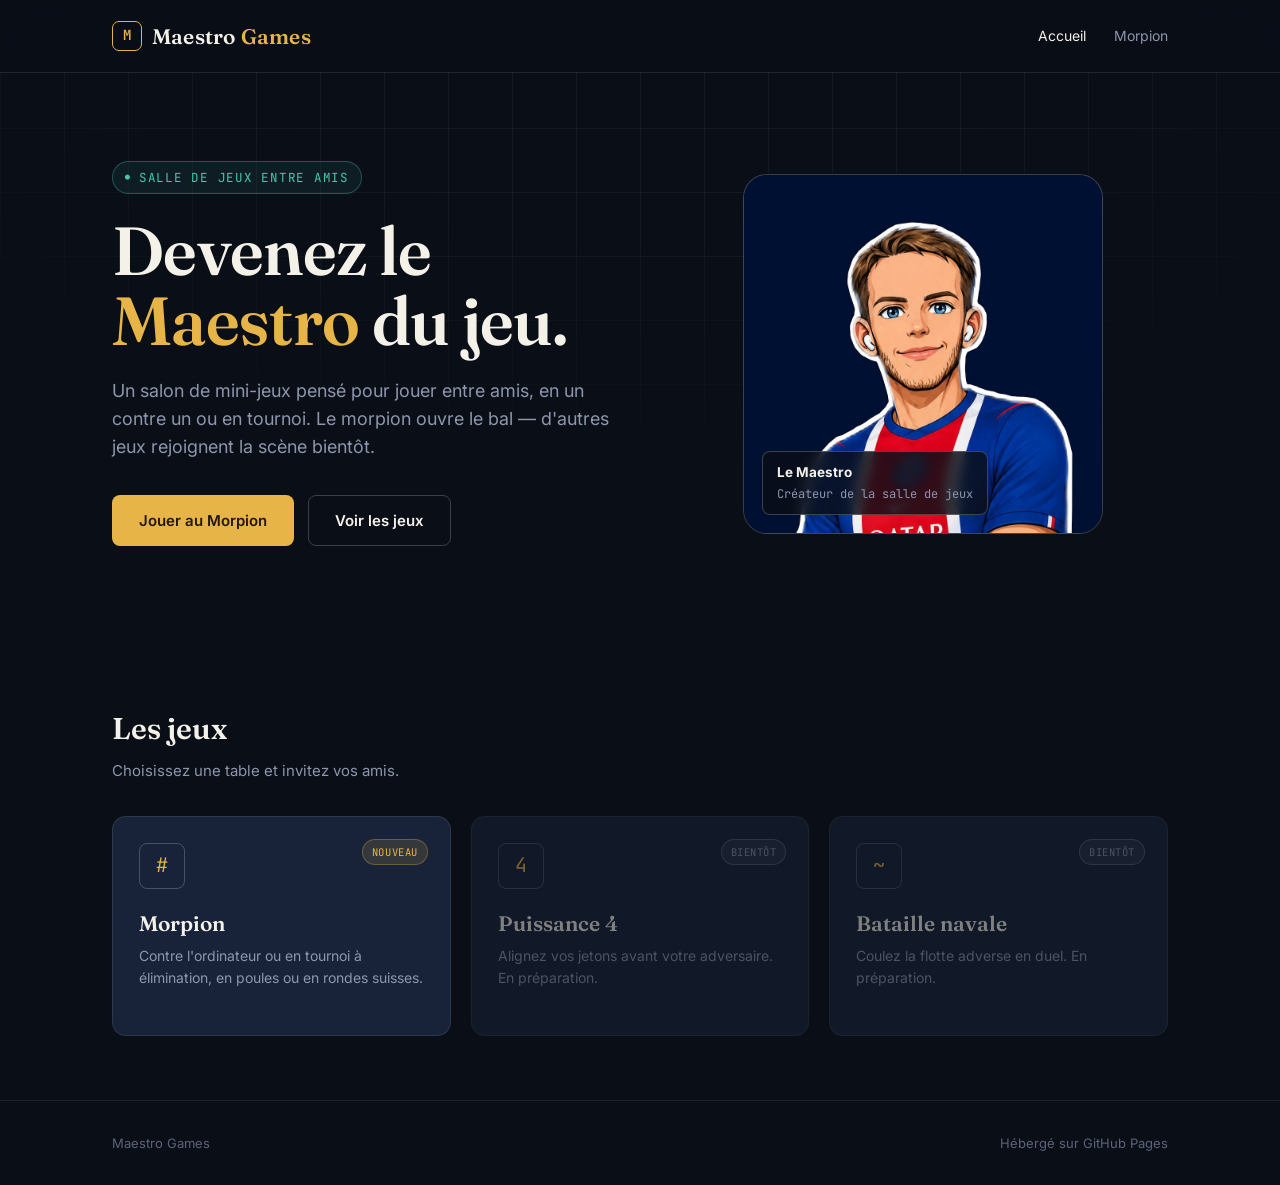
==== index.html @ f2b71c4f "Add files via upload" ====
<!DOCTYPE html>
<html lang="fr">
<head>
<meta charset="UTF-8">
<meta name="viewport" content="width=device-width, initial-scale=1.0">
<title>Maestro Games — La salle de jeux entre amis</title>
<link rel="preconnect" href="https://fonts.googleapis.com">
<link rel="preconnect" href="https://fonts.gstatic.com" crossorigin>
<link href="https://fonts.googleapis.com/css2?family=Fraunces:wght@500;600;700&family=Inter:wght@400;500;600;700&family=JetBrains+Mono:wght@500&display=swap" rel="stylesheet">
<link rel="stylesheet" href="css/styles.css">
</head>
<body>

<div class="grid-bg"></div>

<nav class="nav">
  <div class="wrap">
    <a href="index.html" class="brand">
      <span class="mark">M</span>
      <span><span class="maestro">Maestro</span> <span class="games">Games</span></span>
    </a>
    <div class="nav-links">
      <a href="index.html" class="current">Accueil</a>
      <a href="morpion.html">Morpion</a>
    </div>
  </div>
</nav>

<header class="hero">
  <div class="wrap">
    <div class="hero-text">
      <span class="eyebrow">Salle de jeux entre amis</span>
      <h1 class="display">Devenez le<br><em>Maestro</em> du jeu.</h1>
      <p class="lede">Un salon de mini-jeux pensé pour jouer entre amis, en un contre un ou en tournoi. Le morpion ouvre le bal — d'autres jeux rejoignent la scène bientôt.</p>
      <div class="hero-ctas">
        <a href="morpion.html" class="btn btn-gold">Jouer au Morpion</a>
        <a href="#jeux" class="btn btn-outline">Voir les jeux</a>
      </div>
    </div>
    <div class="hero-portrait">
      <div class="portrait-frame">
        <div class="tick-corners"><span></span><span></span><span></span><span></span></div>
        <img src="assets/profile.jpg" alt="Portrait du créateur de Maestro Games">
        <div class="portrait-tag">
          <strong>Le Maestro</strong>
          Créateur de la salle de jeux
        </div>
      </div>
    </div>
  </div>
</header>

<section class="section" id="jeux">
  <div class="wrap">
    <div class="section-head">
      <div>
        <h2>Les jeux</h2>
        <p>Choisissez une table et invitez vos amis.</p>
      </div>
    </div>
    <div class="games-grid">

      <a href="morpion.html" class="game-card active">
        <span class="badge new">Nouveau</span>
        <div>
          <div class="glyph">#</div>
          <h3>Morpion</h3>
          <p>Contre l'ordinateur ou en tournoi à élimination, en poules ou en rondes suisses.</p>
        </div>
      </a>

      <div class="game-card soon">
        <span class="badge soon">Bientôt</span>
        <div>
          <div class="glyph">4</div>
          <h3>Puissance 4</h3>
          <p>Alignez vos jetons avant votre adversaire. En préparation.</p>
        </div>
      </div>

      <div class="game-card soon">
        <span class="badge soon">Bientôt</span>
        <div>
          <div class="glyph">~</div>
          <h3>Bataille navale</h3>
          <p>Coulez la flotte adverse en duel. En préparation.</p>
        </div>
      </div>

    </div>
  </div>
</section>

<footer class="footer">
  <div class="wrap">
    <span>Maestro Games</span>
    <span>Hébergé sur GitHub Pages</span>
  </div>
</footer>

</body>
</html>
---- css/styles.css ----
/* ============================================================
   MAESTRO GAMES — design tokens
   ============================================================ */
:root{
  --bg: #0A0E17;
  --bg-elevated: #10182A;
  --surface: #182339;
  --surface-hover: #1F2C48;
  --border: rgba(244,241,232,0.10);
  --border-strong: rgba(244,241,232,0.22);

  --gold: #E7B448;
  --gold-dim: #a9863a;
  --teal: #45C7B0;
  --coral: #E15A45;

  --text: #F4F1E8;
  --text-muted: #8D96AC;
  --text-faint: #5B6478;

  --font-display: "Fraunces", Georgia, serif;
  --font-body: "Inter", -apple-system, sans-serif;
  --font-mono: "JetBrains Mono", monospace;

  --radius-sm: 8px;
  --radius-md: 14px;
  --radius-lg: 24px;

  --max-w: 1120px;
}

*{ box-sizing: border-box; }
html{ scroll-behavior: smooth; }
body{
  margin: 0;
  background: var(--bg);
  color: var(--text);
  font-family: var(--font-body);
  line-height: 1.55;
  -webkit-font-smoothing: antialiased;
}

img{ max-width: 100%; display: block; }

a{ color: inherit; text-decoration: none; }

.wrap{
  max-width: var(--max-w);
  margin: 0 auto;
  padding: 0 32px;
}

@media (max-width: 640px){
  .wrap{ padding: 0 20px; }
}

/* ---------- background grid texture (signature motif) ---------- */
.grid-bg{
  position: fixed;
  inset: 0;
  z-index: -1;
  pointer-events: none;
  background-image:
    linear-gradient(var(--border) 1px, transparent 1px),
    linear-gradient(90deg, var(--border) 1px, transparent 1px);
  background-size: 64px 64px;
  mask-image: radial-gradient(ellipse 80% 60% at 50% 0%, black 40%, transparent 90%);
  opacity: 0.5;
}

/* ---------- nav ---------- */
.nav{
  position: sticky;
  top: 0;
  z-index: 20;
  background: rgba(10,14,23,0.85);
  backdrop-filter: blur(10px);
  border-bottom: 1px solid var(--border);
}
.nav .wrap{
  display: flex;
  align-items: center;
  justify-content: space-between;
  height: 72px;
}
.brand{
  display: flex;
  align-items: center;
  gap: 10px;
  font-family: var(--font-display);
  font-size: 21px;
  font-weight: 600;
  letter-spacing: 0.01em;
}
.brand .mark{
  width: 30px; height: 30px;
  display: grid;
  place-items: center;
  border: 1.5px solid var(--gold);
  border-radius: 7px;
  color: var(--gold);
  font-family: var(--font-mono);
  font-size: 14px;
}
.brand .maestro{ color: var(--text); }
.brand .games{ color: var(--gold); }

.nav-links{
  display: flex;
  gap: 28px;
  font-size: 14px;
  color: var(--text-muted);
}
.nav-links a:hover{ color: var(--text); }
.nav-links .current{ color: var(--text); }

/* ---------- buttons ---------- */
.btn{
  display: inline-flex;
  align-items: center;
  justify-content: center;
  gap: 8px;
  padding: 13px 26px;
  border-radius: var(--radius-sm);
  font-family: var(--font-body);
  font-size: 15px;
  font-weight: 600;
  border: 1px solid transparent;
  cursor: pointer;
  transition: transform 0.12s ease, background 0.15s ease, border-color 0.15s ease;
}
.btn:active{ transform: scale(0.97); }
.btn-gold{
  background: var(--gold);
  color: #23180a;
}
.btn-gold:hover{ background: #f0c265; }
.btn-outline{
  background: transparent;
  border-color: var(--border-strong);
  color: var(--text);
}
.btn-outline:hover{ border-color: var(--gold); color: var(--gold); }
.btn-ghost{
  background: transparent;
  color: var(--text-muted);
  padding: 13px 18px;
}
.btn-ghost:hover{ color: var(--text); }
.btn-block{ width: 100%; }
.btn[disabled]{ opacity: 0.4; cursor: not-allowed; }

/* ---------- hero ---------- */
.hero{
  padding: 88px 0 96px;
}
.hero .wrap{
  display: grid;
  grid-template-columns: 1.15fr 0.85fr;
  gap: 56px;
  align-items: center;
}
@media (max-width: 860px){
  .hero .wrap{ grid-template-columns: 1fr; }
  .hero{ padding: 48px 0 64px; }
}
.eyebrow{
  display: inline-flex;
  align-items: center;
  gap: 8px;
  font-family: var(--font-mono);
  font-size: 12.5px;
  letter-spacing: 0.06em;
  text-transform: uppercase;
  color: var(--teal);
  border: 1px solid rgba(69,199,176,0.35);
  background: rgba(69,199,176,0.08);
  padding: 6px 12px;
  border-radius: 999px;
  margin-bottom: 22px;
}
.eyebrow::before{ content: "●"; font-size: 8px; }

h1.display{
  font-family: var(--font-display);
  font-weight: 600;
  font-size: clamp(40px, 6vw, 68px);
  line-height: 1.02;
  letter-spacing: -0.01em;
  margin: 0 0 22px;
}
h1.display em{
  font-style: normal;
  color: var(--gold);
}
.hero p.lede{
  font-size: 18px;
  color: var(--text-muted);
  max-width: 46ch;
  margin: 0 0 34px;
}
.hero-ctas{ display: flex; gap: 14px; flex-wrap: wrap; }

.hero-portrait{
  position: relative;
  justify-self: center;
}
.portrait-frame{
  position: relative;
  width: min(360px, 100%);
  border-radius: var(--radius-lg);
  overflow: hidden;
  border: 1px solid var(--border-strong);
  background: linear-gradient(180deg, #0d1730, #060a14);
}
.portrait-frame img{
  width: 100%;
  display: block;
}
.portrait-tag{
  position: absolute;
  left: 18px;
  bottom: 18px;
  background: rgba(10,14,23,0.82);
  border: 1px solid var(--border-strong);
  backdrop-filter: blur(6px);
  border-radius: var(--radius-sm);
  padding: 10px 14px;
  font-family: var(--font-mono);
  font-size: 12px;
  color: var(--text-muted);
}
.portrait-tag strong{ color: var(--text); display: block; font-family: var(--font-body); font-size: 13.5px; margin-bottom: 2px; }

/* corner ticks — tic-tac-toe motif used as decoration */
.tick-corners{ position: absolute; inset: -1px; pointer-events: none; }
.tick-corners span{
  position: absolute;
  width: 18px; height: 18px;
  border: 2px solid var(--gold);
  opacity: 0.85;
}
.tick-corners span:nth-child(1){ top: -1px; left: -1px; border-right: none; border-bottom: none; }
.tick-corners span:nth-child(2){ top: -1px; right: -1px; border-left: none; border-bottom: none; }
.tick-corners span:nth-child(3){ bottom: -1px; left: -1px; border-right: none; border-top: none; }
.tick-corners span:nth-child(4){ bottom: -1px; right: -1px; border-left: none; border-top: none; }

/* ---------- section headers ---------- */
.section{ padding: 64px 0; }
.section-head{
  display: flex;
  align-items: flex-end;
  justify-content: space-between;
  gap: 24px;
  margin-bottom: 34px;
  flex-wrap: wrap;
}
.section-head h2{
  font-family: var(--font-display);
  font-size: 30px;
  font-weight: 600;
  margin: 0;
}
.section-head p{
  color: var(--text-muted);
  margin: 6px 0 0;
  font-size: 15px;
}

/* ---------- game cards grid ---------- */
.games-grid{
  display: grid;
  grid-template-columns: repeat(3, 1fr);
  gap: 20px;
}
@media (max-width: 760px){
  .games-grid{ grid-template-columns: 1fr; }
}
.game-card{
  position: relative;
  background: var(--surface);
  border: 1px solid var(--border);
  border-radius: var(--radius-md);
  padding: 26px;
  min-height: 220px;
  display: flex;
  flex-direction: column;
  justify-content: space-between;
  transition: border-color 0.15s ease, transform 0.15s ease;
}
.game-card.active{ cursor: pointer; }
.game-card.active:hover{ border-color: var(--gold); transform: translateY(-3px); }
.game-card.soon{ opacity: 0.5; }
.game-card .glyph{
  width: 46px; height: 46px;
  display: grid; place-items: center;
  border: 1px solid var(--border-strong);
  border-radius: var(--radius-sm);
  font-family: var(--font-mono);
  font-size: 20px;
  color: var(--gold);
  margin-bottom: 18px;
}
.game-card h3{
  font-family: var(--font-display);
  font-size: 21px;
  margin: 0 0 6px;
  font-weight: 600;
}
.game-card p{
  color: var(--text-muted);
  font-size: 14px;
  margin: 0;
}
.badge{
  position: absolute;
  top: 22px; right: 22px;
  font-family: var(--font-mono);
  font-size: 10.5px;
  letter-spacing: 0.05em;
  text-transform: uppercase;
  padding: 4px 9px;
  border-radius: 999px;
}
.badge.new{ background: rgba(231,180,72,0.14); color: var(--gold); border: 1px solid rgba(231,180,72,0.3); }
.badge.soon{ background: rgba(141,150,172,0.12); color: var(--text-muted); border: 1px solid var(--border-strong); }

/* ---------- footer ---------- */
.footer{
  border-top: 1px solid var(--border);
  padding: 32px 0;
  color: var(--text-faint);
  font-size: 13px;
}
.footer .wrap{ display: flex; justify-content: space-between; flex-wrap: wrap; gap: 10px; }

/* ============================================================
   MORPION — mode selection
   ============================================================ */
.page-head{
  padding: 56px 0 8px;
}
.page-head .kicker{
  font-family: var(--font-mono);
  color: var(--teal);
  font-size: 12.5px;
  text-transform: uppercase;
  letter-spacing: 0.06em;
}
.page-head h1{
  font-family: var(--font-display);
  font-size: clamp(32px, 5vw, 46px);
  font-weight: 600;
  margin: 10px 0 6px;
}
.page-head p{ color: var(--text-muted); max-width: 60ch; }

.mode-grid{
  display: grid;
  grid-template-columns: 1fr 1fr;
  gap: 22px;
  padding: 40px 0 80px;
}
@media (max-width: 720px){
  .mode-grid{ grid-template-columns: 1fr; }
}
.mode-card{
  background: var(--surface);
  border: 1px solid var(--border);
  border-radius: var(--radius-lg);
  padding: 36px;
  display: flex;
  flex-direction: column;
  gap: 18px;
}
.mode-card .mini-grid{
  width: 64px; height: 64px;
  display: grid;
  grid-template-columns: repeat(3,1fr);
  grid-template-rows: repeat(3,1fr);
  gap: 3px;
}
.mode-card .mini-grid i{
  background: var(--bg-elevated);
  border: 1px solid var(--border-strong);
  border-radius: 3px;
}
.mode-card h2{
  font-family: var(--font-display);
  font-size: 24px;
  margin: 0;
}
.mode-card p{ color: var(--text-muted); font-size: 14.5px; margin: 0; flex-grow: 1; }

/* ---------- board (vs computer) ---------- */
.game-area{
  display: grid;
  grid-template-columns: 320px 1fr;
  gap: 40px;
  padding: 8px 0 80px;
  align-items: start;
}
@media (max-width: 760px){
  .game-area{ grid-template-columns: 1fr; }
}
.board{
  display: grid;
  grid-template-columns: repeat(3, 1fr);
  grid-template-rows: repeat(3, 1fr);
  gap: 8px;
  aspect-ratio: 1;
  background: var(--border);
  border-radius: var(--radius-md);
  padding: 8px;
}
.cell{
  background: var(--surface);
  border-radius: var(--radius-sm);
  display: grid;
  place-items: center;
  font-family: var(--font-display);
  font-size: 48px;
  font-weight: 600;
  cursor: pointer;
  transition: background 0.12s ease;
  user-select: none;
}
.cell:hover:not(.taken){ background: var(--surface-hover); }
.cell.x{ color: var(--teal); }
.cell.o{ color: var(--coral); }
.cell.win{ background: rgba(231,180,72,0.16); }

.side-panel{ display: flex; flex-direction: column; gap: 24px; }
.status-card{
  background: var(--surface);
  border: 1px solid var(--border);
  border-radius: var(--radius-md);
  padding: 22px;
}
.status-card .label{
  font-family: var(--font-mono);
  font-size: 11.5px;
  text-transform: uppercase;
  color: var(--text-muted);
  letter-spacing: 0.05em;
  margin-bottom: 8px;
}
.status-card .value{
  font-family: var(--font-display);
  font-size: 22px;
}
.score-row{
  display: flex;
  justify-content: space-between;
  padding: 10px 0;
  border-bottom: 1px solid var(--border);
  font-size: 14px;
}
.score-row:last-child{ border-bottom: none; }
.score-row .n{ font-family: var(--font-mono); font-size: 18px; }

.field{ margin-bottom: 18px; }
.field label{
  display: block;
  font-size: 13px;
  color: var(--text-muted);
  margin-bottom: 8px;
}
select, input[type="text"], input[type="number"]{
  width: 100%;
  background: var(--bg-elevated);
  border: 1px solid var(--border-strong);
  color: var(--text);
  border-radius: var(--radius-sm);
  padding: 11px 14px;
  font-family: var(--font-body);
  font-size: 14.5px;
}
select:focus, input:focus{ outline: 2px solid var(--gold); outline-offset: 1px; }

.choice-row{ display: flex; gap: 10px; flex-wrap: wrap; }
.choice-pill{
  padding: 9px 16px;
  border-radius: 999px;
  border: 1px solid var(--border-strong);
  font-size: 13.5px;
  cursor: pointer;
  color: var(--text-muted);
}
.choice-pill.selected{
  border-color: var(--gold);
  color: var(--gold);
  background: rgba(231,180,72,0.08);
}
.checkbox-row{ display: flex; align-items: center; gap: 10px; font-size: 14px; color: var(--text-muted); }
.checkbox-row input{ width: auto; accent-color: var(--gold); }

/* ============================================================
   TOURNAMENT builder
   ============================================================ */
.tabs{
  display: flex;
  gap: 4px;
  border-bottom: 1px solid var(--border);
  margin-bottom: 32px;
}
.tab{
  padding: 12px 4px;
  margin-right: 28px;
  font-size: 14.5px;
  color: var(--text-muted);
  cursor: pointer;
  border-bottom: 2px solid transparent;
  position: relative;
  top: 1px;
}
.tab.active{ color: var(--text); border-bottom-color: var(--gold); }

.tab-panel{ display: none; }
.tab-panel.active{ display: block; }

.form-grid{
  display: grid;
  grid-template-columns: 1fr 1fr;
  gap: 26px 32px;
}
@media (max-width: 700px){ .form-grid{ grid-template-columns: 1fr; } }
.form-grid .full{ grid-column: 1 / -1; }

.builder-layout{
  display: grid;
  grid-template-columns: 1fr 300px;
  gap: 40px;
  padding-bottom: 80px;
}
@media (max-width: 900px){ .builder-layout{ grid-template-columns: 1fr; } }

.recap-card{
  background: var(--surface);
  border: 1px solid var(--border);
  border-radius: var(--radius-md);
  padding: 22px;
  position: sticky;
  top: 96px;
  height: fit-content;
}
.recap-card h3{
  font-family: var(--font-display);
  font-size: 17px;
  margin: 0 0 14px;
}
.recap-row{
  display: flex;
  justify-content: space-between;
  gap: 12px;
  font-size: 13px;
  padding: 7px 0;
  border-bottom: 1px solid var(--border);
}
.recap-row:last-of-type{ border-bottom: none; }
.recap-row .k{ color: var(--text-muted); }
.recap-row .v{ text-align: right; }

.code-box{
  font-family: var(--font-mono);
  font-size: 26px;
  letter-spacing: 0.12em;
  text-align: center;
  color: var(--gold);
  background: var(--bg-elevated);
  border: 1px dashed var(--border-strong);
  border-radius: var(--radius-sm);
  padding: 14px;
  margin: 14px 0;
}

.notice{
  background: rgba(69,199,176,0.08);
  border: 1px solid rgba(69,199,176,0.3);
  color: var(--text);
  border-radius: var(--radius-sm);
  padding: 14px 16px;
  font-size: 13.5px;
  display: flex;
  gap: 10px;
}
.notice .dot{ color: var(--teal); flex-shrink: 0; }

.hidden{ display: none !important; }
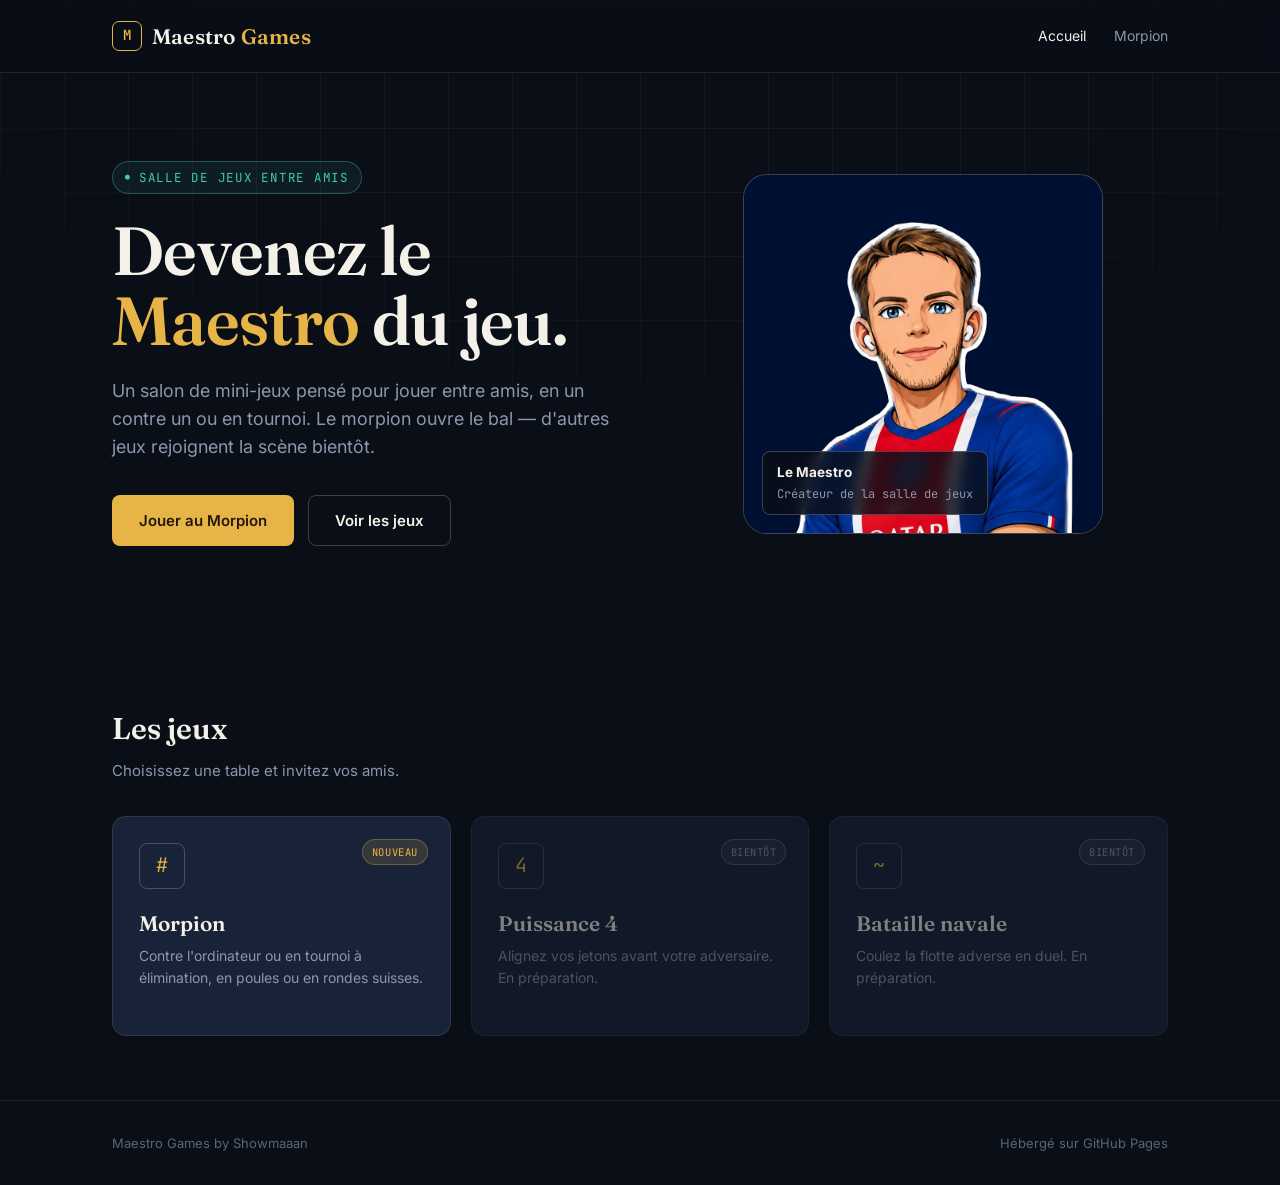
==== commit 07733efb: "Update index.html" ====
--- a/index.html
+++ b/index.html
@@ -40,7 +40,7 @@
     <div class="hero-portrait">
       <div class="portrait-frame">
         <div class="tick-corners"><span></span><span></span><span></span><span></span></div>
-        <img src="assets/profile.jpg" alt="Portrait du créateur de Maestro Games">
+        <img src="assets/profile.jpg" alt="Portrait du créateur de ">
         <div class="portrait-tag">
           <strong>Le Maestro</strong>
           Créateur de la salle de jeux
@@ -93,7 +93,7 @@
 
 <footer class="footer">
   <div class="wrap">
-    <span>Maestro Games</span>
+    <span>Maestro Games by Showmaaan</span>
     <span>Hébergé sur GitHub Pages</span>
   </div>
 </footer>
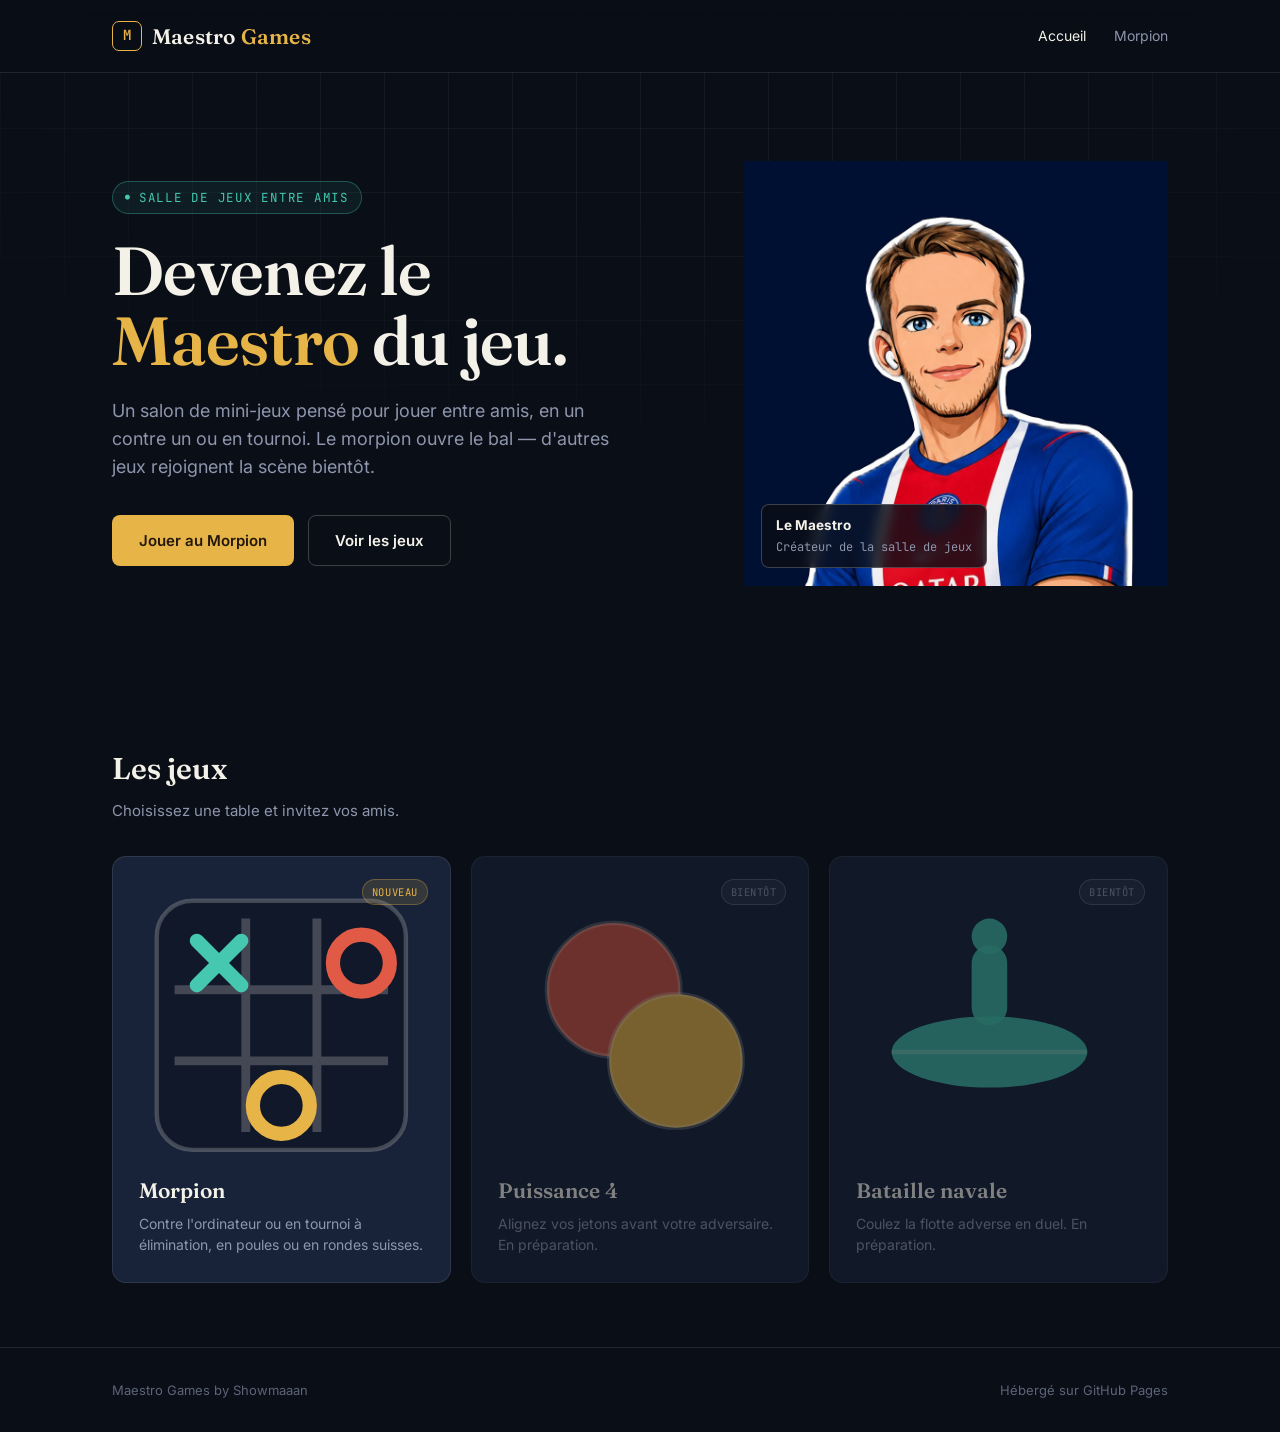
==== commit b3efee10: "Rename index(1).html to index.html" ====
--- a/index.html
+++ b/index.html
@@ -38,13 +38,21 @@
       </div>
     </div>
     <div class="hero-portrait">
-      <div class="portrait-frame">
-        <div class="tick-corners"><span></span><span></span><span></span><span></span></div>
-        <img src="assets/profile.jpg" alt="Portrait du créateur de ">
-        <div class="portrait-tag">
-          <strong>Le Maestro</strong>
-          Créateur de la salle de jeux
+      <div class="card-fan">
+        <span data-suit="♣"></span>
+        <span data-suit="♦"></span>
+        <span data-suit="♠"></span>
+        <span data-suit="♥"></span>
+        <span data-suit="♣"></span>
+      </div>
+      <div class="portrait-hex">
+        <div class="portrait-hex-inner">
+          <img src="assets/profile.jpg" alt="Portrait du créateur de Maestro Games">
         </div>
+      </div>
+      <div class="portrait-tag">
+        <strong>Le Maestro</strong>
+        Créateur de la salle de jeux
       </div>
     </div>
   </div>
@@ -62,8 +70,17 @@
 
       <a href="morpion.html" class="game-card active">
         <span class="badge new">Nouveau</span>
+        <div class="game-card-icon">
+          <svg viewBox="0 0 64 64" fill="none" xmlns="http://www.w3.org/2000/svg">
+            <rect x="4" y="4" width="56" height="56" rx="8" fill="var(--bg-elevated)" stroke="var(--border-strong)"/>
+            <path d="M24 8v48M40 8v48M8 24h48M8 40h48" stroke="var(--border-strong)" stroke-width="2"/>
+            <path d="M13 13l10 10M23 13L13 23" stroke="var(--teal)" stroke-width="3.2" stroke-linecap="round"/>
+            <circle cx="50" cy="18" r="6.4" stroke="var(--coral)" stroke-width="3.2"/>
+            <path d="M13 51l10 10M23 51L13 61" stroke="var(--teal)" stroke-width="3.2" stroke-linecap="round" opacity="0" />
+            <circle cx="32" cy="50" r="6.4" stroke="var(--gold)" stroke-width="3.2"/>
+          </svg>
+        </div>
         <div>
-          <div class="glyph">#</div>
           <h3>Morpion</h3>
           <p>Contre l'ordinateur ou en tournoi à élimination, en poules ou en rondes suisses.</p>
         </div>
@@ -71,8 +88,15 @@
 
       <div class="game-card soon">
         <span class="badge soon">Bientôt</span>
+        <div class="game-card-icon">
+          <svg viewBox="0 0 64 64" fill="none" xmlns="http://www.w3.org/2000/svg">
+            <circle cx="26" cy="24" r="15" fill="var(--coral)" opacity="0.9"/>
+            <circle cx="26" cy="24" r="15" stroke="rgba(244,241,232,0.25)"/>
+            <circle cx="40" cy="40" r="15" fill="var(--gold)"/>
+            <circle cx="40" cy="40" r="15" stroke="rgba(244,241,232,0.25)"/>
+          </svg>
+        </div>
         <div>
-          <div class="glyph">4</div>
           <h3>Puissance 4</h3>
           <p>Alignez vos jetons avant votre adversaire. En préparation.</p>
         </div>
@@ -80,8 +104,15 @@
 
       <div class="game-card soon">
         <span class="badge soon">Bientôt</span>
+        <div class="game-card-icon">
+          <svg viewBox="0 0 64 64" fill="none" xmlns="http://www.w3.org/2000/svg">
+            <ellipse cx="30" cy="38" rx="22" ry="8" fill="var(--teal)" opacity="0.9"/>
+            <rect x="26" y="14" width="8" height="18" rx="4" fill="var(--teal)" opacity="0.9"/>
+            <circle cx="30" cy="12" r="4" fill="var(--teal)" opacity="0.9"/>
+            <path d="M8 38h44" stroke="rgba(244,241,232,0.25)"/>
+          </svg>
+        </div>
         <div>
-          <div class="glyph">~</div>
           <h3>Bataille navale</h3>
           <p>Coulez la flotte adverse en duel. En préparation.</p>
         </div>
--- a/css/styles.css
+++ b/css/styles.css
@@ -149,6 +149,7 @@
 .btn-ghost:hover{ color: var(--text); }
 .btn-block{ width: 100%; }
 .btn[disabled]{ opacity: 0.4; cursor: not-allowed; }
+.btn-sm{ padding: 8px 14px; font-size: 13px; }
 
 /* ---------- hero ---------- */
 .hero{
@@ -492,8 +493,15 @@
   color: var(--gold);
   background: rgba(231,180,72,0.08);
 }
+.choice-pill.disabled{
+  cursor: not-allowed;
+  opacity: 0.4;
+  pointer-events: none;
+}
 .checkbox-row{ display: flex; align-items: center; gap: 10px; font-size: 14px; color: var(--text-muted); }
 .checkbox-row input{ width: auto; accent-color: var(--gold); }
+
+select[disabled], option[disabled]{ color: var(--text-faint); }
 
 /* ============================================================
    TOURNAMENT builder
@@ -573,6 +581,11 @@
   padding: 14px;
   margin: 14px 0;
 }
+.code-inline{
+  font-family: var(--font-mono);
+  color: var(--gold);
+  letter-spacing: 0.08em;
+}
 
 .notice{
   background: rgba(69,199,176,0.08);
@@ -585,5 +598,136 @@
   gap: 10px;
 }
 .notice .dot{ color: var(--teal); flex-shrink: 0; }
+.notice.warn{ background: rgba(225,90,69,0.08); border-color: rgba(225,90,69,0.3); }
+.notice.warn .dot{ color: var(--coral); }
 
 .hidden{ display: none !important; }
+
+/* ============================================================
+   TOURNAMENT — lobby, bracket, match en ligne
+   ============================================================ */
+
+/* ---- lobby : liste de joueurs ---- */
+.player-list{ display: flex; flex-direction: column; gap: 8px; }
+.player-row{
+  display: flex;
+  align-items: center;
+  justify-content: space-between;
+  gap: 10px;
+  background: var(--bg-elevated);
+  border: 1px solid var(--border);
+  border-radius: var(--radius-sm);
+  padding: 10px 14px;
+  font-size: 14px;
+}
+.player-row .p-name{ display: flex; align-items: center; gap: 8px; }
+.player-row .p-name .p-tag{
+  font-family: var(--font-mono);
+  font-size: 10.5px;
+  text-transform: uppercase;
+  color: var(--gold);
+  border: 1px solid rgba(231,180,72,0.3);
+  background: rgba(231,180,72,0.1);
+  padding: 2px 7px;
+  border-radius: 999px;
+}
+.player-row .p-actions{ display: flex; gap: 6px; }
+.p-status{
+  font-family: var(--font-mono);
+  font-size: 11px;
+  text-transform: uppercase;
+  padding: 3px 9px;
+  border-radius: 999px;
+  color: var(--text-muted);
+  border: 1px solid var(--border-strong);
+}
+.p-status.accepte{ color: var(--teal); border-color: rgba(69,199,176,0.35); background: rgba(69,199,176,0.08); }
+.p-status.attente{ color: var(--gold); border-color: rgba(231,180,72,0.35); background: rgba(231,180,72,0.08); }
+
+/* ---- bracket ---- */
+.bracket{
+  display: flex;
+  gap: 28px;
+  overflow-x: auto;
+  padding-bottom: 12px;
+}
+.bracket-round{
+  display: flex;
+  flex-direction: column;
+  gap: 18px;
+  min-width: 220px;
+  justify-content: center;
+}
+.bracket-round-title{
+  font-family: var(--font-mono);
+  font-size: 11.5px;
+  text-transform: uppercase;
+  letter-spacing: 0.05em;
+  color: var(--text-muted);
+  margin-bottom: 4px;
+}
+.match-card{
+  background: var(--surface);
+  border: 1px solid var(--border);
+  border-radius: var(--radius-sm);
+  padding: 12px 14px;
+  display: flex;
+  flex-direction: column;
+  gap: 8px;
+}
+.match-card.en_cours{ border-color: rgba(231,180,72,0.4); }
+.match-card.termine{ opacity: 0.85; }
+.match-slot{
+  display: flex;
+  align-items: center;
+  justify-content: space-between;
+  font-size: 13.5px;
+  gap: 8px;
+}
+.match-slot.vainqueur{ color: var(--gold); font-weight: 600; }
+.match-slot .empty{ color: var(--text-faint); font-style: italic; }
+.match-meta{
+  display: flex;
+  align-items: center;
+  justify-content: space-between;
+  font-family: var(--font-mono);
+  font-size: 10.5px;
+  text-transform: uppercase;
+  color: var(--text-faint);
+  letter-spacing: 0.04em;
+}
+.bracket-pf-title{
+  font-family: var(--font-display);
+  font-size: 17px;
+  margin: 0 0 14px;
+  color: var(--text-muted);
+}
+
+.champion-banner{
+  background: linear-gradient(135deg, rgba(231,180,72,0.14), rgba(231,180,72,0.03));
+  border: 1px solid rgba(231,180,72,0.4);
+  border-radius: var(--radius-md);
+  padding: 20px 24px;
+  margin-bottom: 28px;
+  display: flex;
+  align-items: center;
+  gap: 14px;
+}
+.champion-banner .trophy{ font-size: 28px; }
+.champion-banner h3{ margin: 0 0 2px; font-family: var(--font-display); font-size: 19px; }
+.champion-banner p{ margin: 0; color: var(--text-muted); font-size: 13.5px; }
+
+/* ---- match en cours (chrono / manches) ---- */
+.timer-bar{
+  height: 6px;
+  border-radius: 999px;
+  background: var(--bg-elevated);
+  overflow: hidden;
+  margin-top: 10px;
+}
+.timer-bar-fill{
+  height: 100%;
+  background: var(--gold);
+  transition: width 0.25s linear, background 0.25s linear;
+}
+.timer-bar-fill.urgent{ background: var(--coral); }
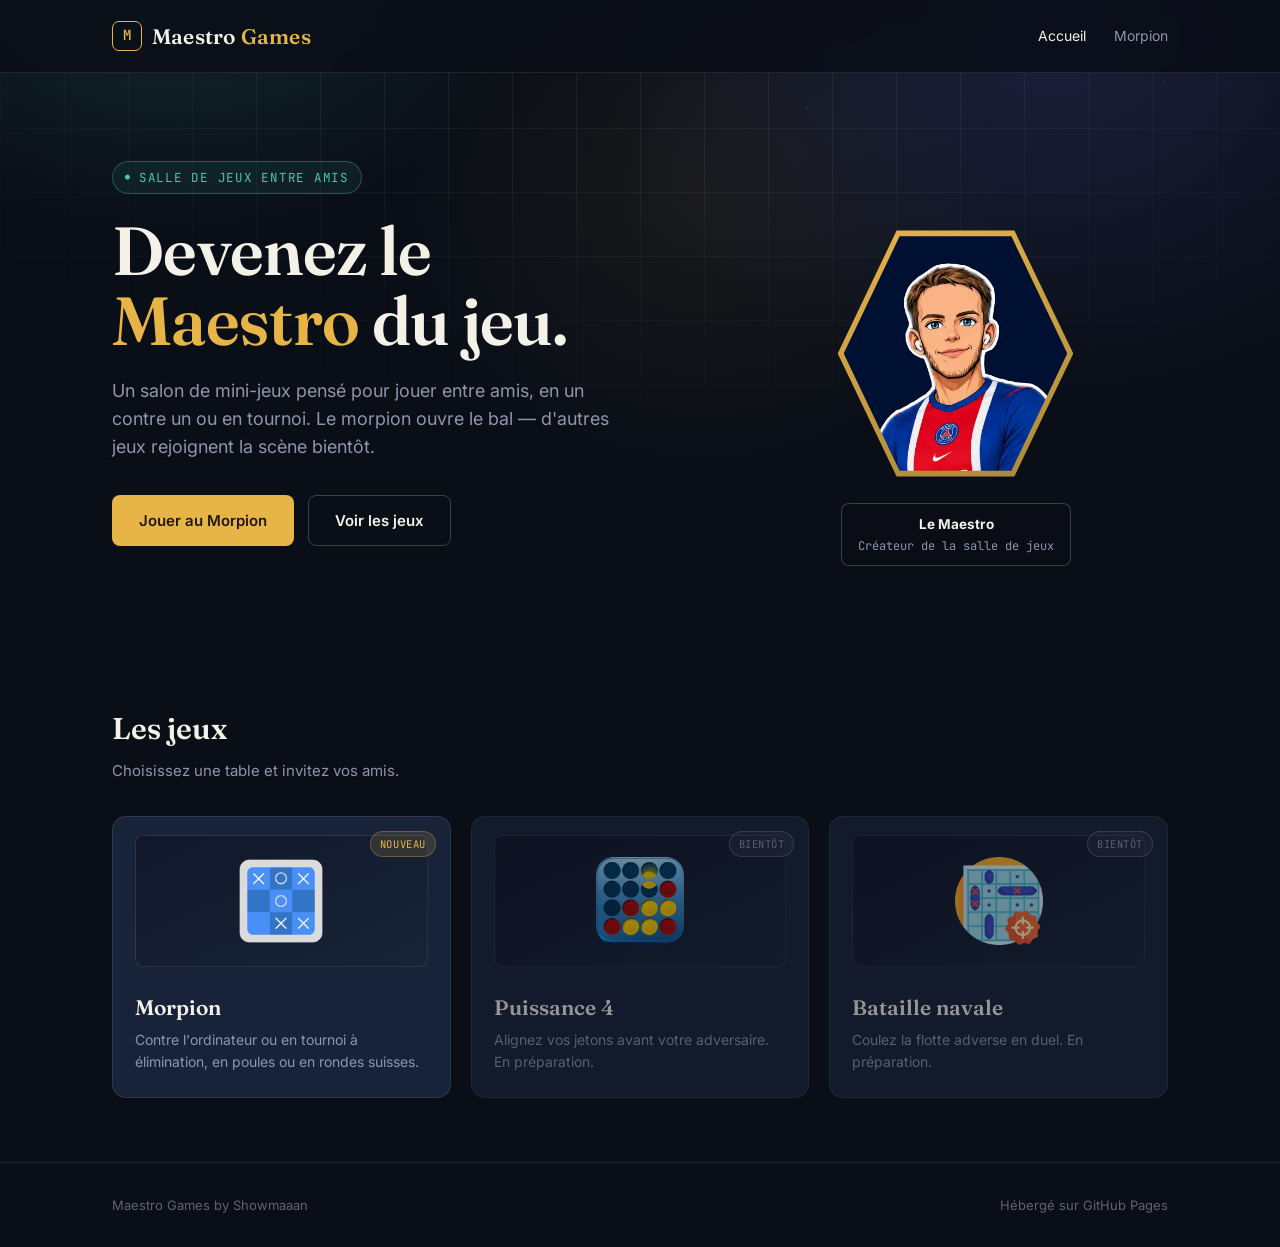
==== commit 0f100362: "Add files via upload" ====
--- a/index.html
+++ b/index.html
@@ -71,14 +71,7 @@
       <a href="morpion.html" class="game-card active">
         <span class="badge new">Nouveau</span>
         <div class="game-card-icon">
-          <svg viewBox="0 0 64 64" fill="none" xmlns="http://www.w3.org/2000/svg">
-            <rect x="4" y="4" width="56" height="56" rx="8" fill="var(--bg-elevated)" stroke="var(--border-strong)"/>
-            <path d="M24 8v48M40 8v48M8 24h48M8 40h48" stroke="var(--border-strong)" stroke-width="2"/>
-            <path d="M13 13l10 10M23 13L13 23" stroke="var(--teal)" stroke-width="3.2" stroke-linecap="round"/>
-            <circle cx="50" cy="18" r="6.4" stroke="var(--coral)" stroke-width="3.2"/>
-            <path d="M13 51l10 10M23 51L13 61" stroke="var(--teal)" stroke-width="3.2" stroke-linecap="round" opacity="0" />
-            <circle cx="32" cy="50" r="6.4" stroke="var(--gold)" stroke-width="3.2"/>
-          </svg>
+          <img src="assets/icons/morpion.png" alt="Icône du jeu Morpion">
         </div>
         <div>
           <h3>Morpion</h3>
@@ -89,12 +82,7 @@
       <div class="game-card soon">
         <span class="badge soon">Bientôt</span>
         <div class="game-card-icon">
-          <svg viewBox="0 0 64 64" fill="none" xmlns="http://www.w3.org/2000/svg">
-            <circle cx="26" cy="24" r="15" fill="var(--coral)" opacity="0.9"/>
-            <circle cx="26" cy="24" r="15" stroke="rgba(244,241,232,0.25)"/>
-            <circle cx="40" cy="40" r="15" fill="var(--gold)"/>
-            <circle cx="40" cy="40" r="15" stroke="rgba(244,241,232,0.25)"/>
-          </svg>
+          <img src="assets/icons/power4.png" alt="Icône du jeu Puissance 4">
         </div>
         <div>
           <h3>Puissance 4</h3>
@@ -105,12 +93,7 @@
       <div class="game-card soon">
         <span class="badge soon">Bientôt</span>
         <div class="game-card-icon">
-          <svg viewBox="0 0 64 64" fill="none" xmlns="http://www.w3.org/2000/svg">
-            <ellipse cx="30" cy="38" rx="22" ry="8" fill="var(--teal)" opacity="0.9"/>
-            <rect x="26" y="14" width="8" height="18" rx="4" fill="var(--teal)" opacity="0.9"/>
-            <circle cx="30" cy="12" r="4" fill="var(--teal)" opacity="0.9"/>
-            <path d="M8 38h44" stroke="rgba(244,241,232,0.25)"/>
-          </svg>
+          <img src="assets/icons/bataille-navale.png" alt="Icône du jeu Bataille navale">
         </div>
         <div>
           <h3>Bataille navale</h3>
--- a/css/styles.css
+++ b/css/styles.css
@@ -54,18 +54,43 @@
   .wrap{ padding: 0 20px; }
 }
 
-/* ---------- background grid texture (signature motif) ---------- */
+/* ---------- background : nébuleuse + grille (motif signature) ---------- */
 .grid-bg{
   position: fixed;
   inset: 0;
   z-index: -1;
   pointer-events: none;
+  background:
+    radial-gradient(560px 420px at 14% -6%, rgba(69,199,176,0.16), transparent 68%),
+    radial-gradient(640px 520px at 82% 4%, rgba(90,102,199,0.20), transparent 70%),
+    radial-gradient(420px 380px at 55% 22%, rgba(231,180,72,0.07), transparent 72%),
+    var(--bg);
+}
+.grid-bg::before{
+  content: "";
+  position: absolute;
+  inset: 0;
   background-image:
     linear-gradient(var(--border) 1px, transparent 1px),
     linear-gradient(90deg, var(--border) 1px, transparent 1px);
   background-size: 64px 64px;
-  mask-image: radial-gradient(ellipse 80% 60% at 50% 0%, black 40%, transparent 90%);
-  opacity: 0.5;
+  mask-image: radial-gradient(ellipse 80% 55% at 50% 0%, black 35%, transparent 88%);
+  opacity: 0.55;
+}
+.grid-bg::after{
+  content: "";
+  position: absolute;
+  inset: 0;
+  background-image:
+    radial-gradient(1.5px 1.5px at 12% 18%, rgba(244,241,232,0.55), transparent 60%),
+    radial-gradient(1.5px 1.5px at 26% 8%, rgba(244,241,232,0.4), transparent 60%),
+    radial-gradient(1px 1px at 41% 26%, rgba(244,241,232,0.5), transparent 60%),
+    radial-gradient(1.5px 1.5px at 63% 12%, rgba(244,241,232,0.4), transparent 60%),
+    radial-gradient(1px 1px at 77% 22%, rgba(244,241,232,0.55), transparent 60%),
+    radial-gradient(1.5px 1.5px at 91% 9%, rgba(244,241,232,0.4), transparent 60%),
+    radial-gradient(1px 1px at 8% 34%, rgba(244,241,232,0.35), transparent 60%),
+    radial-gradient(1.5px 1.5px at 55% 4%, rgba(244,241,232,0.45), transparent 60%);
+  mask-image: radial-gradient(ellipse 90% 60% at 50% 0%, black 30%, transparent 85%);
 }
 
 /* ---------- nav ---------- */
@@ -205,46 +230,83 @@
 .hero-portrait{
   position: relative;
   justify-self: center;
-}
-.portrait-frame{
+  width: min(380px, 100%);
+  aspect-ratio: 1;
+  display: grid;
+  place-items: center;
+}
+
+/* éventail de cartes — motif signature évoquant la table de jeu */
+.card-fan{
+  position: absolute;
+  inset: 0;
+  z-index: 1;
+}
+.card-fan span{
+  position: absolute;
+  top: 50%;
+  left: 50%;
+  width: 24%;
+  aspect-ratio: 0.68;
+  border-radius: 10px;
+  background: linear-gradient(160deg, var(--surface) 0%, var(--bg-elevated) 100%);
+  border: 1px solid var(--border-strong);
+  box-shadow: 0 14px 28px -12px rgba(0,0,0,0.6);
+  transform-origin: 50% 115%;
+  display: grid;
+  place-items: center;
+  font-size: clamp(16px, 3vw, 22px);
+  transition: transform 0.25s ease;
+}
+.card-fan span::after{ content: attr(data-suit); }
+.card-fan span:nth-child(1){ transform: translate(-50%,-50%) rotate(-26deg) translateY(4%); color: var(--teal); }
+.card-fan span:nth-child(2){ transform: translate(-50%,-50%) rotate(-13deg) translateY(-2%); color: var(--coral); }
+.card-fan span:nth-child(3){ transform: translate(-50%,-50%) rotate(0deg) translateY(-4%); color: var(--gold); z-index: 1; }
+.card-fan span:nth-child(4){ transform: translate(-50%,-50%) rotate(13deg) translateY(-2%); color: var(--coral); }
+.card-fan span:nth-child(5){ transform: translate(-50%,-50%) rotate(26deg) translateY(4%); color: var(--teal); }
+.hero-portrait:hover .card-fan span:nth-child(1){ transform: translate(-50%,-50%) rotate(-34deg) translateY(8%); }
+.hero-portrait:hover .card-fan span:nth-child(5){ transform: translate(-50%,-50%) rotate(34deg) translateY(8%); }
+
+/* cadre hexagonal du portrait */
+.portrait-hex{
   position: relative;
-  width: min(360px, 100%);
-  border-radius: var(--radius-lg);
+  z-index: 2;
+  width: 62%;
+  aspect-ratio: 0.92;
+  padding: 6px;
+  background: linear-gradient(160deg, var(--gold), var(--gold-dim));
+  clip-path: polygon(25% 2%, 75% 2%, 100% 50%, 75% 98%, 25% 98%, 0% 50%);
+}
+.portrait-hex-inner{
+  width: 100%;
+  height: 100%;
+  clip-path: polygon(25% 2%, 75% 2%, 100% 50%, 75% 98%, 25% 98%, 0% 50%);
   overflow: hidden;
-  border: 1px solid var(--border-strong);
   background: linear-gradient(180deg, #0d1730, #060a14);
 }
-.portrait-frame img{
+.portrait-hex-inner img{
   width: 100%;
-  display: block;
+  height: 100%;
+  object-fit: cover;
 }
 .portrait-tag{
   position: absolute;
-  left: 18px;
-  bottom: 18px;
-  background: rgba(10,14,23,0.82);
+  z-index: 3;
+  left: 50%;
+  bottom: -6%;
+  transform: translateX(-50%);
+  white-space: nowrap;
+  background: rgba(10,14,23,0.9);
   border: 1px solid var(--border-strong);
   backdrop-filter: blur(6px);
   border-radius: var(--radius-sm);
-  padding: 10px 14px;
+  padding: 10px 16px;
   font-family: var(--font-mono);
   font-size: 12px;
   color: var(--text-muted);
+  text-align: center;
 }
 .portrait-tag strong{ color: var(--text); display: block; font-family: var(--font-body); font-size: 13.5px; margin-bottom: 2px; }
-
-/* corner ticks — tic-tac-toe motif used as decoration */
-.tick-corners{ position: absolute; inset: -1px; pointer-events: none; }
-.tick-corners span{
-  position: absolute;
-  width: 18px; height: 18px;
-  border: 2px solid var(--gold);
-  opacity: 0.85;
-}
-.tick-corners span:nth-child(1){ top: -1px; left: -1px; border-right: none; border-bottom: none; }
-.tick-corners span:nth-child(2){ top: -1px; right: -1px; border-left: none; border-bottom: none; }
-.tick-corners span:nth-child(3){ bottom: -1px; left: -1px; border-right: none; border-top: none; }
-.tick-corners span:nth-child(4){ bottom: -1px; right: -1px; border-left: none; border-top: none; }
 
 /* ---------- section headers ---------- */
 .section{ padding: 64px 0; }
@@ -291,7 +353,28 @@
 }
 .game-card.active{ cursor: pointer; }
 .game-card.active:hover{ border-color: var(--gold); transform: translateY(-3px); }
-.game-card.soon{ opacity: 0.5; }
+.game-card.active:hover .game-card-icon{ transform: translateY(-2px); }
+.game-card.soon{ opacity: 0.6; }
+.game-card{ padding: 18px 22px 24px; min-height: 0; gap: 4px; }
+.game-card-icon{
+  position: relative;
+  height: 132px;
+  border-radius: var(--radius-sm);
+  background: linear-gradient(155deg, var(--bg-elevated), var(--surface));
+  border: 1px solid var(--border);
+  display: grid;
+  place-items: center;
+  margin-bottom: 20px;
+  transition: transform 0.2s ease;
+  overflow: hidden;
+}
+.game-card-icon svg{ width: 68px; height: 68px; }
+.game-card-icon img{
+  width: 88px;
+  height: 88px;
+  object-fit: contain;
+  border-radius: 18px;
+}
 .game-card .glyph{
   width: 46px; height: 46px;
   display: grid; place-items: center;
@@ -315,13 +398,14 @@
 }
 .badge{
   position: absolute;
-  top: 22px; right: 22px;
+  top: 14px; right: 14px;
   font-family: var(--font-mono);
   font-size: 10.5px;
   letter-spacing: 0.05em;
   text-transform: uppercase;
   padding: 4px 9px;
   border-radius: 999px;
+  z-index: 2;
 }
 .badge.new{ background: rgba(231,180,72,0.14); color: var(--gold); border: 1px solid rgba(231,180,72,0.3); }
 .badge.soon{ background: rgba(141,150,172,0.12); color: var(--text-muted); border: 1px solid var(--border-strong); }
@@ -502,6 +586,51 @@
 .checkbox-row input{ width: auto; accent-color: var(--gold); }
 
 select[disabled], option[disabled]{ color: var(--text-faint); }
+
+/* ---------- code de partie (en ligne) : affichage large + copie ---------- */
+.game-code-chip{
+  display: inline-flex;
+  align-items: center;
+  gap: 16px;
+  background: var(--bg-elevated);
+  border: 1px solid var(--border-strong);
+  border-radius: var(--radius-md);
+  padding: 12px 16px 12px 20px;
+  margin-top: 14px;
+  flex-wrap: wrap;
+}
+.game-code-chip .gc-label{
+  font-family: var(--font-mono);
+  font-size: 11px;
+  text-transform: uppercase;
+  letter-spacing: 0.06em;
+  color: var(--text-muted);
+}
+.game-code-chip .gc-value{
+  font-family: var(--font-mono);
+  font-size: 30px;
+  font-weight: 700;
+  letter-spacing: 0.14em;
+  color: var(--gold);
+  line-height: 1;
+}
+.gc-copy-btn{
+  display: inline-flex;
+  align-items: center;
+  gap: 7px;
+  background: transparent;
+  border: 1px solid var(--border-strong);
+  color: var(--text-muted);
+  border-radius: var(--radius-sm);
+  padding: 8px 14px;
+  font-family: var(--font-body);
+  font-size: 13px;
+  font-weight: 600;
+  cursor: pointer;
+  transition: border-color 0.15s ease, color 0.15s ease;
+}
+.gc-copy-btn:hover{ border-color: var(--gold); color: var(--gold); }
+.gc-copy-btn svg{ width: 14px; height: 14px; }
 
 /* ============================================================
    TOURNAMENT builder
@@ -731,3 +860,11 @@
   transition: width 0.25s linear, background 0.25s linear;
 }
 .timer-bar-fill.urgent{ background: var(--coral); }
+
+/* ---- phase "prêt" avant un match ---- */
+#tm-ready-card .value{ color: var(--gold); }
+#tm-ready-status{
+  margin: 14px 0 0;
+  font-size: 13.5px;
+  color: var(--text-muted);
+}
